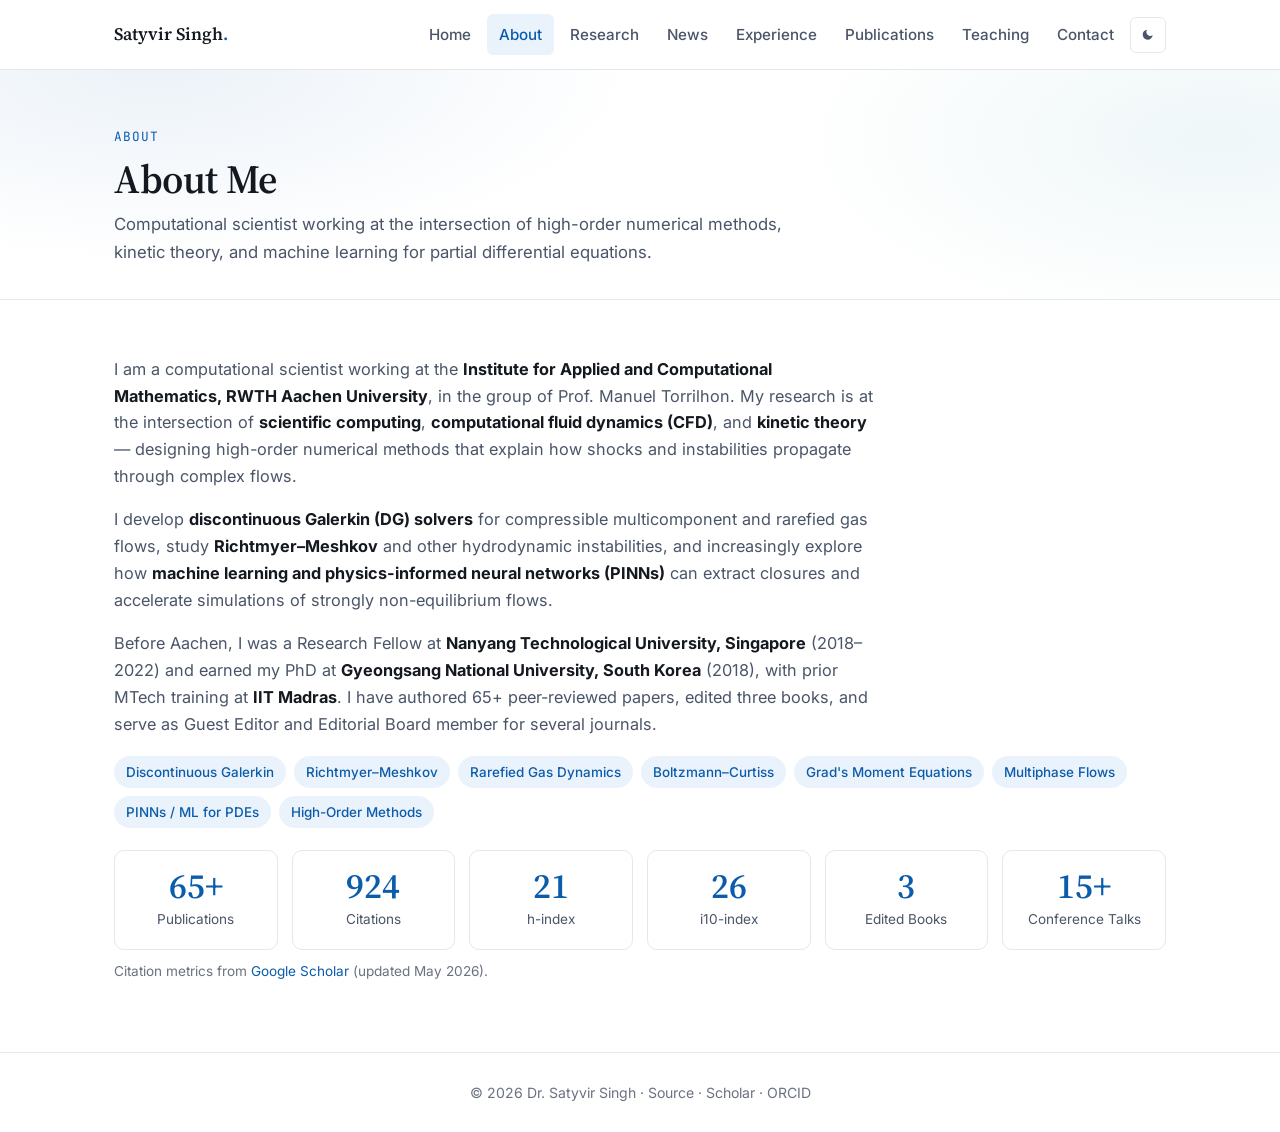
==== about.html @ 112c0327 "Convert site to multi-page structure with shared nav/footer - Add dedicated pages: about, research, " ====
<!DOCTYPE html>
<html lang="en">
<head>
  <meta charset="UTF-8" />
  <meta name="viewport" content="width=device-width, initial-scale=1.0" />
  <title>About · Dr. Satyvir Singh</title>
  <meta name="description" content="About Dr. Satyvir Singh — Scientific Staff at RWTH Aachen University, computational fluid dynamics, kinetic theory, and machine learning for PDEs." />
  <link rel="preconnect" href="https://fonts.googleapis.com" />
  <link rel="preconnect" href="https://fonts.gstatic.com" crossorigin />
  <link href="https://fonts.googleapis.com/css2?family=Inter:wght@400;500;600;700&family=JetBrains+Mono:wght@400;500&family=Source+Serif+4:opsz,wght@8..60,400;8..60,500;8..60,600;8..60,700&display=swap" rel="stylesheet" />
  <link rel="stylesheet" href="assets/styles.css" />
  <link rel="icon" href="data:image/svg+xml,<svg xmlns='http://www.w3.org/2000/svg' viewBox='0 0 100 100'><circle cx='50' cy='50' r='45' fill='%230b5cab'/><text x='50%25' y='55%25' text-anchor='middle' dominant-baseline='middle' fill='white' font-family='Georgia' font-size='52' font-weight='600'>S</text></svg>" />
</head>
<body data-page="about">

<div id="site-nav"></div>

<header class="page-header">
  <div class="container">
    <div class="crumb">About</div>
    <h1>About Me</h1>
    <p class="lede">Computational scientist working at the intersection of high-order numerical methods, kinetic theory, and machine learning for partial differential equations.</p>
  </div>
</header>

<section class="section">
  <div class="container fade-in">
    <div class="prose">
      <p>
        I am a computational scientist working at the
        <strong>Institute for Applied and Computational Mathematics, RWTH Aachen University</strong>,
        in the group of Prof. Manuel Torrilhon. My research is at the intersection of
        <strong>scientific computing</strong>, <strong>computational fluid dynamics (CFD)</strong>, and
        <strong>kinetic theory</strong> — designing high-order numerical methods that explain how shocks
        and instabilities propagate through complex flows.
      </p>
      <p>
        I develop <strong>discontinuous Galerkin (DG) solvers</strong> for compressible multicomponent and
        rarefied gas flows, study <strong>Richtmyer–Meshkov</strong> and other hydrodynamic instabilities,
        and increasingly explore how <strong>machine learning and physics-informed neural networks (PINNs)</strong>
        can extract closures and accelerate simulations of strongly non-equilibrium flows.
      </p>
      <p>
        Before Aachen, I was a Research Fellow at <strong>Nanyang Technological University, Singapore</strong>
        (2018–2022) and earned my PhD at <strong>Gyeongsang National University, South Korea</strong> (2018),
        with prior MTech training at <strong>IIT Madras</strong>. I have authored 65+ peer-reviewed papers,
        edited three books, and serve as Guest Editor and Editorial Board member for several journals.
      </p>
    </div>

    <div class="tags" style="margin-top:18px;">
      <span class="tag">Discontinuous Galerkin</span>
      <span class="tag">Richtmyer–Meshkov</span>
      <span class="tag">Rarefied Gas Dynamics</span>
      <span class="tag">Boltzmann–Curtiss</span>
      <span class="tag">Grad's Moment Equations</span>
      <span class="tag">Multiphase Flows</span>
      <span class="tag">PINNs / ML for PDEs</span>
      <span class="tag">High-Order Methods</span>
    </div>

    <div class="stats">
      <div class="stat"><span class="num">65+</span><span class="label">Publications</span></div>
      <div class="stat"><span class="num">924</span><span class="label">Citations</span></div>
      <div class="stat"><span class="num">21</span><span class="label">h-index</span></div>
      <div class="stat"><span class="num">26</span><span class="label">i10-index</span></div>
      <div class="stat"><span class="num">3</span><span class="label">Edited Books</span></div>
      <div class="stat"><span class="num">15+</span><span class="label">Conference Talks</span></div>
    </div>
    <p style="margin-top:10px;font-size:0.85rem;color:var(--muted);">
      Citation metrics from <a href="https://scholar.google.com/citations?user=sQT89LYAAAAJ&amp;hl=en" target="_blank" rel="noopener">Google Scholar</a>
      (updated May 2026).
    </p>
  </div>
</section>

<div id="site-footer"></div>
<script src="assets/layout.js"></script>
<script src="assets/main.js"></script>
</body>
</html>
---- assets/styles.css ----
/* ===========================
   Dr. Satyvir Singh — Academic Site
   Modern, minimal, scholarly
   =========================== */

:root {
  --bg: #ffffff;
  --bg-soft: #f7f8fa;
  --bg-elev: #ffffff;
  --text: #14181f;
  --text-soft: #4a5568;
  --muted: #6b7280;
  --border: #e5e7eb;
  --accent: #0b5cab;        /* RWTH-inspired deep blue */
  --accent-2: #1a8a99;      /* teal */
  --accent-soft: #eaf2fb;
  --warning: #b45309;
  --shadow: 0 2px 10px rgba(15, 23, 42, 0.05);
  --shadow-lg: 0 8px 28px rgba(15, 23, 42, 0.08);
  --radius: 10px;
  --radius-sm: 6px;
  --maxw: 1100px;
  --serif: "Source Serif 4", "Source Serif Pro", Georgia, "Times New Roman", serif;
  --sans: "Inter", -apple-system, BlinkMacSystemFont, "Segoe UI", Roboto, Helvetica, Arial, sans-serif;
  --mono: "JetBrains Mono", "SF Mono", Menlo, Consolas, monospace;
}

@media (prefers-color-scheme: dark) {
  :root.auto-dark {
    --bg: #0f1419;
    --bg-soft: #161c24;
    --bg-elev: #1a2230;
    --text: #e5e9f0;
    --text-soft: #b6bfcc;
    --muted: #8a94a6;
    --border: #2a3344;
    --accent: #4ea1ff;
    --accent-2: #58c6d4;
    --accent-soft: #1a2a40;
    --shadow: 0 2px 10px rgba(0, 0, 0, 0.4);
    --shadow-lg: 0 8px 28px rgba(0, 0, 0, 0.5);
  }
}

:root.dark {
  --bg: #0f1419;
  --bg-soft: #161c24;
  --bg-elev: #1a2230;
  --text: #e5e9f0;
  --text-soft: #b6bfcc;
  --muted: #8a94a6;
  --border: #2a3344;
  --accent: #4ea1ff;
  --accent-2: #58c6d4;
  --accent-soft: #1a2a40;
  --shadow: 0 2px 10px rgba(0, 0, 0, 0.4);
  --shadow-lg: 0 8px 28px rgba(0, 0, 0, 0.5);
}

* { box-sizing: border-box; }
html { scroll-behavior: smooth; }

body {
  margin: 0;
  font-family: var(--sans);
  color: var(--text);
  background: var(--bg);
  line-height: 1.65;
  -webkit-font-smoothing: antialiased;
  font-size: 16px;
}

a { color: var(--accent); text-decoration: none; }
a:hover { text-decoration: underline; }

h1, h2, h3, h4 {
  font-family: var(--serif);
  font-weight: 600;
  letter-spacing: -0.01em;
  color: var(--text);
  margin: 0 0 0.5em;
  line-height: 1.2;
}

h1 { font-size: clamp(2rem, 4.5vw, 2.8rem); }
h2 { font-size: 1.75rem; }
h3 { font-size: 1.2rem; }

p { margin: 0 0 1em; color: var(--text-soft); }

.container {
  max-width: var(--maxw);
  margin: 0 auto;
  padding: 0 24px;
}

/* ============ NAVBAR ============ */
.nav {
  position: sticky;
  top: 0;
  z-index: 50;
  background: rgba(255, 255, 255, 0.85);
  backdrop-filter: saturate(180%) blur(12px);
  -webkit-backdrop-filter: saturate(180%) blur(12px);
  border-bottom: 1px solid var(--border);
}
:root.dark .nav { background: rgba(15, 20, 25, 0.85); }

.nav-inner {
  max-width: var(--maxw);
  margin: 0 auto;
  padding: 14px 24px;
  display: flex;
  align-items: center;
  justify-content: space-between;
  gap: 16px;
}

.brand {
  font-family: var(--serif);
  font-weight: 600;
  font-size: 1.1rem;
  color: var(--text);
  text-decoration: none;
}
.brand .dot { color: var(--accent); }

.nav-links {
  display: flex;
  gap: 4px;
  align-items: center;
  flex-wrap: wrap;
}
.nav-links a {
  color: var(--text-soft);
  padding: 8px 12px;
  border-radius: var(--radius-sm);
  font-weight: 500;
  font-size: 0.95rem;
  text-decoration: none;
}
.nav-links a:hover {
  color: var(--accent);
  background: var(--accent-soft);
}
.nav-links a.active {
  color: var(--accent);
  background: var(--accent-soft);
}

.theme-btn {
  background: transparent;
  border: 1px solid var(--border);
  border-radius: var(--radius-sm);
  width: 36px;
  height: 36px;
  cursor: pointer;
  color: var(--text-soft);
  display: inline-flex;
  align-items: center;
  justify-content: center;
  transition: all 0.2s;
}
.theme-btn:hover { color: var(--accent); border-color: var(--accent); }

.menu-btn { display: none; background: transparent; border: 0; color: var(--text); font-size: 1.4rem; cursor: pointer; }

@media (max-width: 760px) {
  .menu-btn { display: inline-flex; }
  .nav-links {
    position: absolute;
    top: 64px;
    left: 0;
    right: 0;
    background: var(--bg);
    border-bottom: 1px solid var(--border);
    flex-direction: column;
    align-items: stretch;
    padding: 12px;
    gap: 4px;
    display: none;
  }
  .nav-links.open { display: flex; }
  .nav-links a { padding: 10px 12px; }
}

/* ============ HERO ============ */
.hero {
  position: relative;
  padding: 64px 0 48px;
  overflow: hidden;
}
.hero::before {
  content: "";
  position: absolute;
  inset: 0;
  background:
    radial-gradient(800px 400px at 12% 0%, rgba(11, 92, 171, 0.08), transparent 60%),
    radial-gradient(700px 350px at 95% 30%, rgba(26, 138, 153, 0.07), transparent 60%);
  z-index: -1;
}

.hero-grid {
  display: grid;
  grid-template-columns: 220px 1fr;
  gap: 40px;
  align-items: center;
}
@media (max-width: 760px) {
  .hero-grid { grid-template-columns: 1fr; gap: 24px; text-align: center; }
}

.avatar {
  width: 220px;
  height: 220px;
  border-radius: 50%;
  object-fit: cover;
  display: block;
  background: linear-gradient(135deg, var(--accent), var(--accent-2));
  color: white;
  font-family: var(--serif);
  font-size: 4.5rem;
  font-weight: 600;
  box-shadow: var(--shadow-lg);
  border: 4px solid var(--bg);
  margin: 0 auto;
  letter-spacing: -0.02em;
  outline: 2px solid var(--border);
  outline-offset: -4px;
}

.hero h1 { margin: 0 0 6px; }
.hero .title {
  color: var(--accent);
  font-weight: 600;
  margin: 0 0 4px;
  font-size: 1.05rem;
}
.hero .affiliation {
  color: var(--text-soft);
  margin: 0 0 14px;
  font-size: 1rem;
}

.hero-meta {
  display: flex;
  flex-wrap: wrap;
  gap: 16px;
  margin: 14px 0 18px;
  color: var(--muted);
  font-size: 0.92rem;
}
.hero-meta span { display: inline-flex; align-items: center; gap: 6px; }

.hero-actions {
  display: flex;
  flex-wrap: wrap;
  gap: 10px;
  margin-top: 6px;
}
@media (max-width: 760px) { .hero-actions { justify-content: center; } }

.btn {
  display: inline-flex;
  align-items: center;
  gap: 8px;
  padding: 9px 16px;
  border-radius: var(--radius-sm);
  font-weight: 500;
  font-size: 0.92rem;
  text-decoration: none;
  border: 1px solid var(--border);
  background: var(--bg-elev);
  color: var(--text);
  transition: all 0.2s;
  cursor: pointer;
}
.btn:hover {
  border-color: var(--accent);
  color: var(--accent);
  text-decoration: none;
  transform: translateY(-1px);
}
.btn-primary {
  background: var(--accent);
  color: white;
  border-color: var(--accent);
}
.btn-primary:hover { background: #094a89; color: white; border-color: #094a89; }

/* ============ SECTIONS ============ */
section.section {
  padding: 56px 0;
  border-top: 1px solid var(--border);
}
section.section:first-of-type { border-top: 0; }
.section-alt { background: var(--bg-soft); }

.section-head {
  display: flex;
  justify-content: space-between;
  align-items: baseline;
  flex-wrap: wrap;
  gap: 12px;
  margin-bottom: 24px;
}
.section-head h2 {
  position: relative;
  padding-bottom: 8px;
  margin: 0;
}
.section-head h2::after {
  content: "";
  position: absolute;
  bottom: 0;
  left: 0;
  width: 48px;
  height: 3px;
  background: var(--accent);
  border-radius: 2px;
}
.section-head .more { font-size: 0.92rem; color: var(--accent); font-weight: 500; }

/* ============ ABOUT ============ */
.about p { font-size: 1.02rem; }
.about strong { color: var(--text); }

.tags { display: flex; flex-wrap: wrap; gap: 8px; margin-top: 12px; }
.tag {
  background: var(--accent-soft);
  color: var(--accent);
  padding: 5px 12px;
  border-radius: 999px;
  font-size: 0.84rem;
  font-weight: 500;
}

/* ============ NEWS ============ */
.news-list { list-style: none; padding: 0; margin: 0; }
.news-list li {
  display: grid;
  grid-template-columns: 110px 1fr;
  gap: 16px;
  padding: 14px 0;
  border-bottom: 1px dashed var(--border);
}
.news-list li:last-child { border-bottom: 0; }
.news-date {
  color: var(--accent);
  font-family: var(--mono);
  font-size: 0.85rem;
  font-weight: 600;
  white-space: nowrap;
  padding-top: 2px;
}
.news-text { color: var(--text-soft); }
@media (max-width: 600px) {
  .news-list li { grid-template-columns: 1fr; gap: 4px; }
}

/* ============ RESEARCH GRID ============ */
.research-grid {
  display: grid;
  grid-template-columns: repeat(auto-fit, minmax(260px, 1fr));
  gap: 18px;
}
.research-card {
  background: var(--bg-elev);
  border: 1px solid var(--border);
  border-radius: var(--radius);
  padding: 20px;
  transition: all 0.2s;
  position: relative;
  overflow: hidden;
}
.research-card::before {
  content: "";
  position: absolute;
  top: 0;
  left: 0;
  right: 0;
  height: 3px;
  background: linear-gradient(90deg, var(--accent), var(--accent-2));
}
.research-card:hover {
  transform: translateY(-3px);
  box-shadow: var(--shadow-lg);
  border-color: var(--accent);
}
.research-card .icon {
  width: 40px;
  height: 40px;
  border-radius: 8px;
  background: var(--accent-soft);
  color: var(--accent);
  display: grid;
  place-items: center;
  font-size: 1.3rem;
  margin-bottom: 12px;
}
.research-card h3 { margin: 0 0 8px; font-size: 1.1rem; }
.research-card p { margin: 0; font-size: 0.93rem; color: var(--text-soft); }

/* ============ PUBLICATIONS ============ */
.pub-filters {
  display: flex;
  flex-wrap: wrap;
  gap: 8px;
  margin-bottom: 20px;
}
.pub-filters button {
  background: var(--bg-elev);
  border: 1px solid var(--border);
  color: var(--text-soft);
  padding: 6px 14px;
  border-radius: 999px;
  cursor: pointer;
  font-size: 0.88rem;
  font-weight: 500;
  transition: all 0.15s;
}
.pub-filters button:hover { color: var(--accent); border-color: var(--accent); }
.pub-filters button.active {
  background: var(--accent);
  color: white;
  border-color: var(--accent);
}

.pub-search {
  width: 100%;
  padding: 10px 14px;
  border: 1px solid var(--border);
  border-radius: var(--radius-sm);
  font-size: 0.95rem;
  background: var(--bg-elev);
  color: var(--text);
  margin-bottom: 16px;
  font-family: inherit;
}
.pub-search:focus { outline: none; border-color: var(--accent); box-shadow: 0 0 0 3px var(--accent-soft); }

.pub-year-group { margin-bottom: 28px; }
.pub-year-label {
  font-family: var(--serif);
  font-size: 1.4rem;
  color: var(--accent);
  font-weight: 600;
  margin: 0 0 12px;
  padding-bottom: 6px;
  border-bottom: 2px solid var(--accent-soft);
}

.pub-list { list-style: none; padding: 0; margin: 0; }
.pub-item {
  padding: 14px 0;
  border-bottom: 1px solid var(--border);
  display: grid;
  grid-template-columns: 60px 1fr;
  gap: 14px;
  align-items: start;
}
.pub-item:last-child { border-bottom: 0; }
.pub-num {
  font-family: var(--mono);
  color: var(--muted);
  font-size: 0.82rem;
  padding-top: 3px;
  font-weight: 500;
}
.pub-title {
  font-weight: 600;
  color: var(--text);
  display: block;
  margin-bottom: 3px;
  line-height: 1.4;
}
.pub-authors {
  color: var(--text-soft);
  font-size: 0.92rem;
  margin-bottom: 4px;
}
.pub-authors b { color: var(--text); font-weight: 600; }
.pub-venue {
  font-style: italic;
  color: var(--text-soft);
  font-size: 0.92rem;
}
.pub-badge {
  display: inline-block;
  font-size: 0.72rem;
  padding: 2px 7px;
  border-radius: 4px;
  font-weight: 600;
  text-transform: uppercase;
  letter-spacing: 0.03em;
  margin-left: 6px;
  vertical-align: middle;
}
.badge-journal { background: #e6f4ea; color: #0f7a3f; }
.badge-conference { background: #fff4e0; color: #b45309; }
.badge-book { background: #f0e7ff; color: #6929c4; }
.badge-chapter { background: #e0f2fe; color: #0c5b8c; }
.badge-preprint { background: #fde2e2; color: #c92a2a; }
:root.dark .badge-journal { background: rgba(15, 122, 63, 0.2); color: #6dd49a; }
:root.dark .badge-conference { background: rgba(180, 83, 9, 0.2); color: #f4b565; }
:root.dark .badge-book { background: rgba(105, 41, 196, 0.2); color: #c4a3f7; }
:root.dark .badge-chapter { background: rgba(12, 91, 140, 0.2); color: #74bfe8; }
:root.dark .badge-preprint { background: rgba(201, 42, 42, 0.2); color: #f08585; }

@media (max-width: 600px) {
  .pub-item { grid-template-columns: 1fr; gap: 4px; }
}

/* ============ TIMELINE ============ */
.timeline {
  position: relative;
  padding-left: 28px;
  list-style: none;
  margin: 0;
}
.timeline::before {
  content: "";
  position: absolute;
  left: 8px;
  top: 6px;
  bottom: 6px;
  width: 2px;
  background: var(--border);
}
.timeline li {
  position: relative;
  padding: 0 0 22px 0;
}
.timeline li::before {
  content: "";
  position: absolute;
  left: -24px;
  top: 8px;
  width: 12px;
  height: 12px;
  border-radius: 50%;
  background: var(--accent);
  border: 2px solid var(--bg);
  box-shadow: 0 0 0 2px var(--accent);
}
.timeline .when {
  font-family: var(--mono);
  color: var(--muted);
  font-size: 0.83rem;
  margin-bottom: 2px;
  font-weight: 500;
}
.timeline .what {
  font-weight: 600;
  color: var(--text);
  margin: 0 0 2px;
}
.timeline .where { color: var(--text-soft); font-size: 0.94rem; }

/* ============ TWO-COL ============ */
.two-col {
  display: grid;
  grid-template-columns: 1fr 1fr;
  gap: 36px;
}
@media (max-width: 760px) { .two-col { grid-template-columns: 1fr; gap: 24px; } }

/* ============ AWARDS ============ */
.award-list { list-style: none; padding: 0; margin: 0; }
.award-list li {
  padding: 10px 0;
  padding-left: 26px;
  position: relative;
  color: var(--text-soft);
  border-bottom: 1px dashed var(--border);
}
.award-list li:last-child { border-bottom: 0; }
.award-list li::before {
  content: "★";
  position: absolute;
  left: 0;
  top: 10px;
  color: var(--accent);
}

/* ============ TEACHING/STUDENTS ============ */
.cards {
  display: grid;
  grid-template-columns: repeat(auto-fit, minmax(220px, 1fr));
  gap: 14px;
}
.card-mini {
  background: var(--bg-elev);
  border: 1px solid var(--border);
  border-radius: var(--radius-sm);
  padding: 14px 16px;
}
.card-mini .role { color: var(--accent); font-size: 0.82rem; font-weight: 600; text-transform: uppercase; letter-spacing: 0.04em; }
.card-mini h4 { margin: 4px 0 2px; font-family: var(--sans); font-size: 1rem; }
.card-mini p { margin: 0; font-size: 0.88rem; }

/* ============ STATS ============ */
.stats {
  display: grid;
  grid-template-columns: repeat(auto-fit, minmax(140px, 1fr));
  gap: 14px;
  margin: 22px 0 0;
}
.stat {
  background: var(--bg-elev);
  border: 1px solid var(--border);
  border-radius: var(--radius);
  padding: 18px 14px;
  text-align: center;
}
.stat .num {
  font-family: var(--serif);
  font-size: 2.2rem;
  font-weight: 600;
  color: var(--accent);
  line-height: 1;
  display: block;
}
.stat .label { font-size: 0.85rem; color: var(--text-soft); margin-top: 6px; }

/* ============ CONTACT ============ */
.contact-grid {
  display: grid;
  grid-template-columns: repeat(auto-fit, minmax(260px, 1fr));
  gap: 18px;
}
.contact-card {
  background: var(--bg-elev);
  border: 1px solid var(--border);
  border-radius: var(--radius);
  padding: 22px;
  display: flex;
  align-items: flex-start;
  gap: 14px;
}
.contact-card .ico {
  width: 40px;
  height: 40px;
  border-radius: 8px;
  background: var(--accent-soft);
  color: var(--accent);
  display: grid;
  place-items: center;
  font-size: 1.2rem;
  flex-shrink: 0;
}
.contact-card .label { font-size: 0.78rem; color: var(--muted); text-transform: uppercase; font-weight: 600; letter-spacing: 0.04em; }
.contact-card .value { color: var(--text); font-size: 0.96rem; word-break: break-word; }
.contact-card a { color: var(--text); }
.contact-card a:hover { color: var(--accent); }

/* ============ FOOTER ============ */
footer {
  border-top: 1px solid var(--border);
  padding: 28px 0;
  color: var(--muted);
  font-size: 0.88rem;
  text-align: center;
}
footer a { color: var(--muted); }
footer a:hover { color: var(--accent); }

/* ============ ANIM ============ */
.fade-in {
  opacity: 0;
  transform: translateY(8px);
  transition: opacity 0.6s ease, transform 0.6s ease;
}
.fade-in.visible { opacity: 1; transform: none; }

/* ============ PAGE HEADER (subpages) ============ */
.page-header {
  padding: 56px 0 32px;
  background:
    radial-gradient(800px 320px at 12% 0%, rgba(11, 92, 171, 0.08), transparent 60%),
    radial-gradient(700px 320px at 95% 30%, rgba(26, 138, 153, 0.07), transparent 60%);
  border-bottom: 1px solid var(--border);
}
.page-header .crumb {
  font-family: var(--mono);
  font-size: 0.8rem;
  color: var(--accent);
  text-transform: uppercase;
  letter-spacing: 0.08em;
  margin-bottom: 8px;
}
.page-header h1 {
  font-size: clamp(1.8rem, 3.5vw, 2.5rem);
  margin: 0 0 8px;
}
.page-header p.lede {
  font-size: 1.05rem;
  color: var(--text-soft);
  max-width: 720px;
  margin: 0;
}

/* ============ UTIL ============ */
.icon-svg { width: 1em; height: 1em; vertical-align: -0.12em; fill: currentColor; }
.prose { max-width: 760px; }
.prose p { font-size: 1.02rem; }
.prose strong { color: var(--text); }
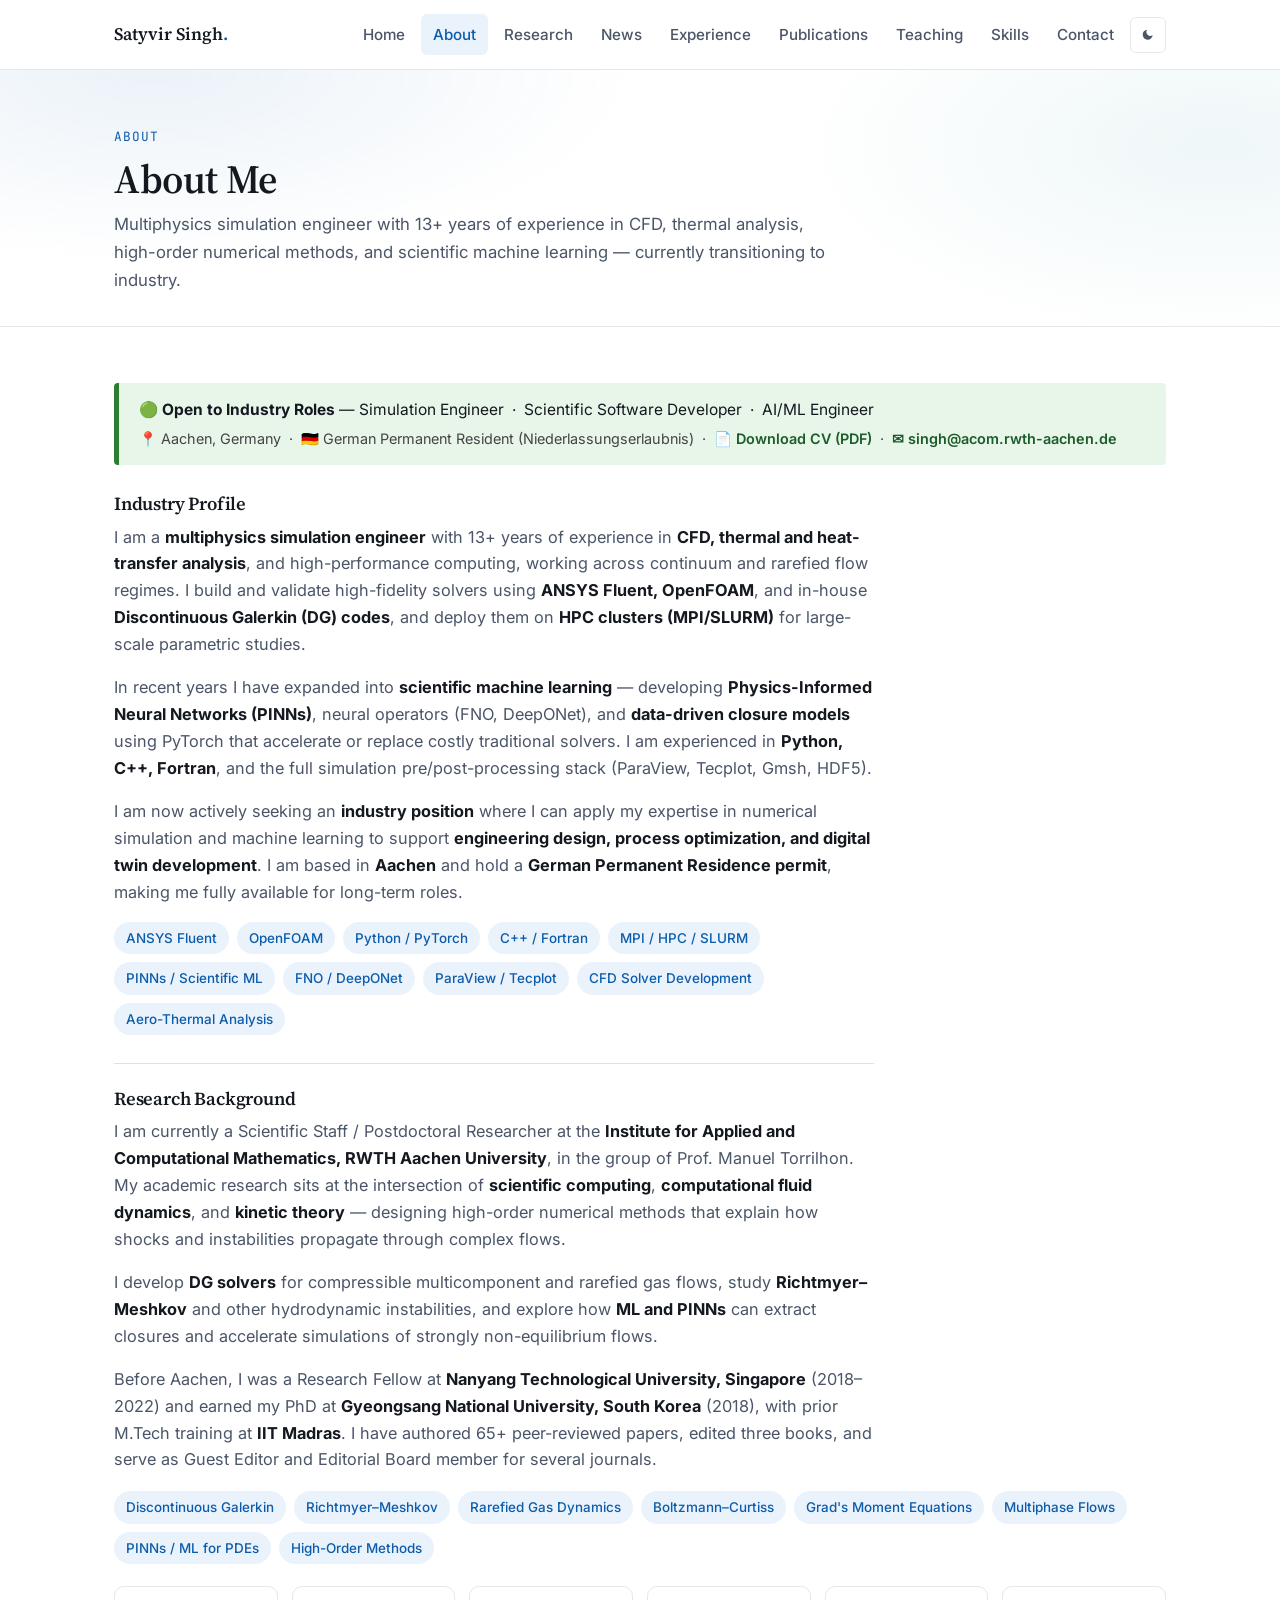
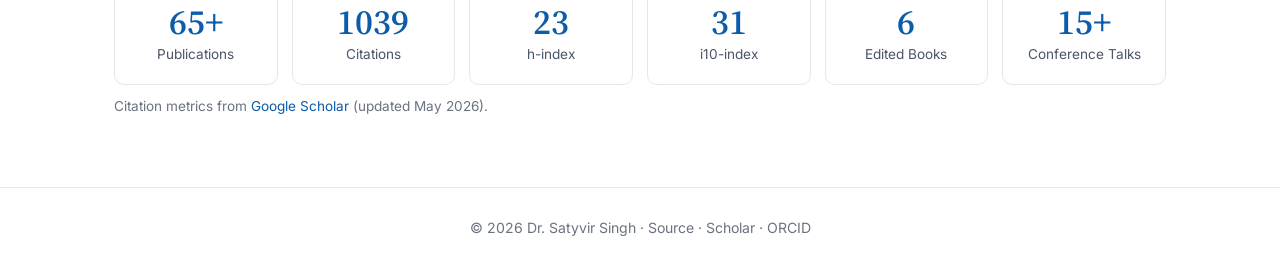
==== commit 598b6def: "Updated About" ====
--- a/about.html
+++ b/about.html
@@ -3,8 +3,8 @@
 <head>
   <meta charset="UTF-8" />
   <meta name="viewport" content="width=device-width, initial-scale=1.0" />
-  <title>About · Dr. Satyvir Singh</title>
-  <meta name="description" content="About Dr. Satyvir Singh — Scientific Staff at RWTH Aachen University, computational fluid dynamics, kinetic theory, and machine learning for PDEs." />
+  <title>About · Dr. Satyvir Singh — Simulation Engineer | CFD & Scientific ML</title>
+  <meta name="description" content="Dr. Satyvir Singh — Multiphysics Simulation Engineer at RWTH Aachen University. 13+ years in CFD, thermal analysis, high-order numerical methods, and scientific ML. Open to industry roles in Aachen/Germany." />
   <link rel="preconnect" href="https://fonts.googleapis.com" />
   <link rel="preconnect" href="https://fonts.gstatic.com" crossorigin />
   <link href="https://fonts.googleapis.com/css2?family=Inter:wght@400;500;600;700&family=JetBrains+Mono:wght@400;500&family=Source+Serif+4:opsz,wght@8..60,400;8..60,500;8..60,600;8..60,700&display=swap" rel="stylesheet" />
@@ -19,35 +19,94 @@
   <div class="container">
     <div class="crumb">About</div>
     <h1>About Me</h1>
-    <p class="lede">Computational scientist working at the intersection of high-order numerical methods, kinetic theory, and machine learning for partial differential equations.</p>
+    <p class="lede">Multiphysics simulation engineer with 13+ years of experience in CFD, thermal analysis, high-order numerical methods, and scientific machine learning — currently transitioning to industry.</p>
   </div>
 </header>
 
 <section class="section">
   <div class="container fade-in">
+
+    <!-- ========== OPEN TO WORK BANNER ========== -->
+    <div style="background-color:#e8f5e9; border-left:5px solid #2e7d32; padding:14px 20px; border-radius:4px; margin-bottom:28px; font-family:Inter,sans-serif; font-size:0.97rem;">
+      🟢 <strong>Open to Industry Roles</strong> — Simulation Engineer &nbsp;·&nbsp; Scientific Software Developer &nbsp;·&nbsp; AI/ML Engineer<br />
+      <span style="font-size:0.9rem; color:#444; margin-top:4px; display:inline-block;">
+        📍 Aachen, Germany &nbsp;·&nbsp;
+        🇩🇪 German Permanent Resident (Niederlassungserlaubnis) &nbsp;·&nbsp;
+        <a href="CV_Satyvir_Singh.pdf" target="_blank" style="color:#1a5c2a; font-weight:600;">📄 Download CV (PDF)</a> &nbsp;·&nbsp;
+        <a href="mailto:singh@acom.rwth-aachen.de" style="color:#1a5c2a; font-weight:600;">✉ singh@acom.rwth-aachen.de</a>
+      </span>
+    </div>
+
     <div class="prose">
+
+      <!-- INDUSTRY BIO -->
+      <h2 style="font-size:1.15rem; margin-bottom:8px;">Industry Profile</h2>
       <p>
-        I am a computational scientist working at the
-        <strong>Institute for Applied and Computational Mathematics, RWTH Aachen University</strong>,
-        in the group of Prof. Manuel Torrilhon. My research is at the intersection of
-        <strong>scientific computing</strong>, <strong>computational fluid dynamics (CFD)</strong>, and
-        <strong>kinetic theory</strong> — designing high-order numerical methods that explain how shocks
-        and instabilities propagate through complex flows.
+        I am a <strong>multiphysics simulation engineer</strong> with 13+ years of experience in
+        <strong>CFD, thermal and heat-transfer analysis</strong>, and high-performance computing,
+        working across continuum and rarefied flow regimes. I build and validate high-fidelity
+        solvers using <strong>ANSYS Fluent, OpenFOAM</strong>, and in-house
+        <strong>Discontinuous Galerkin (DG) codes</strong>, and deploy them on
+        <strong>HPC clusters (MPI/SLURM)</strong> for large-scale parametric studies.
       </p>
       <p>
-        I develop <strong>discontinuous Galerkin (DG) solvers</strong> for compressible multicomponent and
-        rarefied gas flows, study <strong>Richtmyer–Meshkov</strong> and other hydrodynamic instabilities,
-        and increasingly explore how <strong>machine learning and physics-informed neural networks (PINNs)</strong>
-        can extract closures and accelerate simulations of strongly non-equilibrium flows.
+        In recent years I have expanded into <strong>scientific machine learning</strong> —
+        developing <strong>Physics-Informed Neural Networks (PINNs)</strong>, neural operators
+        (FNO, DeepONet), and <strong>data-driven closure models</strong> using PyTorch that
+        accelerate or replace costly traditional solvers. I am experienced in
+        <strong>Python, C++, Fortran</strong>, and the full simulation pre/post-processing stack
+        (ParaView, Tecplot, Gmsh, HDF5).
+      </p>
+      <p>
+        I am now actively seeking an <strong>industry position</strong> where I can apply my
+        expertise in numerical simulation and machine learning to support
+        <strong>engineering design, process optimization, and digital twin development</strong>.
+        I am based in <strong>Aachen</strong> and hold a
+        <strong>German Permanent Residence permit</strong>, making me fully available for
+        long-term roles.
+      </p>
+
+      <!-- INDUSTRY SKILLS TAGS -->
+      <div class="tags" style="margin-top:12px; margin-bottom:28px;">
+        <span class="tag">ANSYS Fluent</span>
+        <span class="tag">OpenFOAM</span>
+        <span class="tag">Python / PyTorch</span>
+        <span class="tag">C++ / Fortran</span>
+        <span class="tag">MPI / HPC / SLURM</span>
+        <span class="tag">PINNs / Scientific ML</span>
+        <span class="tag">FNO / DeepONet</span>
+        <span class="tag">ParaView / Tecplot</span>
+        <span class="tag">CFD Solver Development</span>
+        <span class="tag">Aero-Thermal Analysis</span>
+      </div>
+
+      <hr style="border:none; border-top:1px solid #e0e0e0; margin:24px 0;" />
+
+      <!-- ACADEMIC BIO -->
+      <h2 style="font-size:1.15rem; margin-bottom:8px;">Research Background</h2>
+      <p>
+        I am currently a Scientific Staff / Postdoctoral Researcher at the
+        <strong>Institute for Applied and Computational Mathematics, RWTH Aachen University</strong>,
+        in the group of Prof. Manuel Torrilhon. My academic research sits at the intersection of
+        <strong>scientific computing</strong>, <strong>computational fluid dynamics</strong>, and
+        <strong>kinetic theory</strong> — designing high-order numerical methods that explain how
+        shocks and instabilities propagate through complex flows.
+      </p>
+      <p>
+        I develop <strong>DG solvers</strong> for compressible multicomponent and rarefied gas flows,
+        study <strong>Richtmyer–Meshkov</strong> and other hydrodynamic instabilities, and explore
+        how <strong>ML and PINNs</strong> can extract closures and accelerate simulations of strongly
+        non-equilibrium flows.
       </p>
       <p>
         Before Aachen, I was a Research Fellow at <strong>Nanyang Technological University, Singapore</strong>
         (2018–2022) and earned my PhD at <strong>Gyeongsang National University, South Korea</strong> (2018),
-        with prior MTech training at <strong>IIT Madras</strong>. I have authored 65+ peer-reviewed papers,
+        with prior M.Tech training at <strong>IIT Madras</strong>. I have authored 65+ peer-reviewed papers,
         edited three books, and serve as Guest Editor and Editorial Board member for several journals.
       </p>
     </div>
 
+    <!-- RESEARCH TAGS -->
     <div class="tags" style="margin-top:18px;">
       <span class="tag">Discontinuous Galerkin</span>
       <span class="tag">Richtmyer–Meshkov</span>
@@ -59,18 +118,21 @@
       <span class="tag">High-Order Methods</span>
     </div>
 
+    <!-- CITATION METRICS -->
     <div class="stats">
       <div class="stat"><span class="num">65+</span><span class="label">Publications</span></div>
-      <div class="stat"><span class="num">924</span><span class="label">Citations</span></div>
-      <div class="stat"><span class="num">21</span><span class="label">h-index</span></div>
-      <div class="stat"><span class="num">26</span><span class="label">i10-index</span></div>
-      <div class="stat"><span class="num">3</span><span class="label">Edited Books</span></div>
+      <div class="stat"><span class="num">1039</span><span class="label">Citations</span></div>
+      <div class="stat"><span class="num">23</span><span class="label">h-index</span></div>
+      <div class="stat"><span class="num">31</span><span class="label">i10-index</span></div>
+      <div class="stat"><span class="num">6</span><span class="label">Edited Books</span></div>
       <div class="stat"><span class="num">15+</span><span class="label">Conference Talks</span></div>
     </div>
-    <p style="margin-top:10px;font-size:0.85rem;color:var(--muted);">
-      Citation metrics from <a href="https://scholar.google.com/citations?user=sQT89LYAAAAJ&amp;hl=en" target="_blank" rel="noopener">Google Scholar</a>
+    <p style="margin-top:10px; font-size:0.85rem; color:var(--muted);">
+      Citation metrics from
+      <a href="https://scholar.google.com/citations?user=sQT89LYAAAAJ&amp;hl=en" target="_blank" rel="noopener">Google Scholar</a>
       (updated May 2026).
     </p>
+
   </div>
 </section>
 
@@ -78,4 +140,4 @@
 <script src="assets/layout.js"></script>
 <script src="assets/main.js"></script>
 </body>
-</html>
+</html>
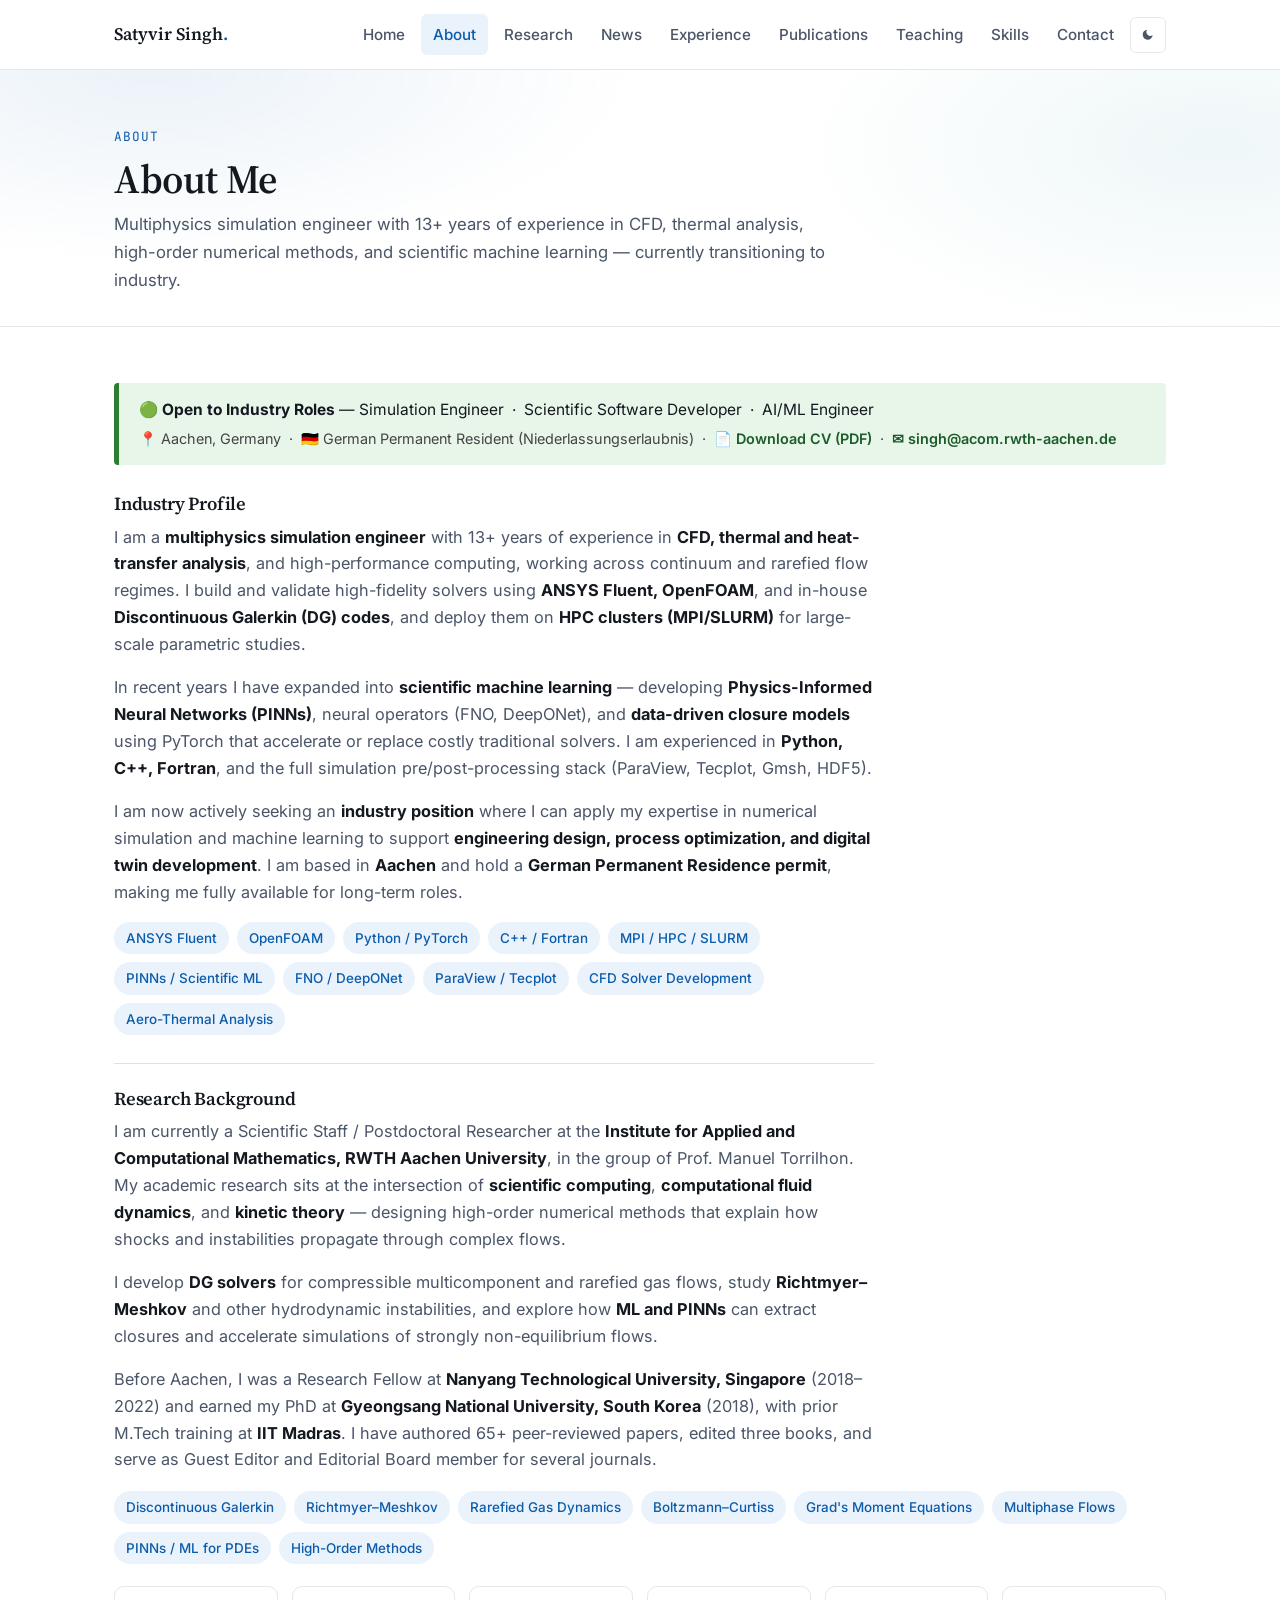
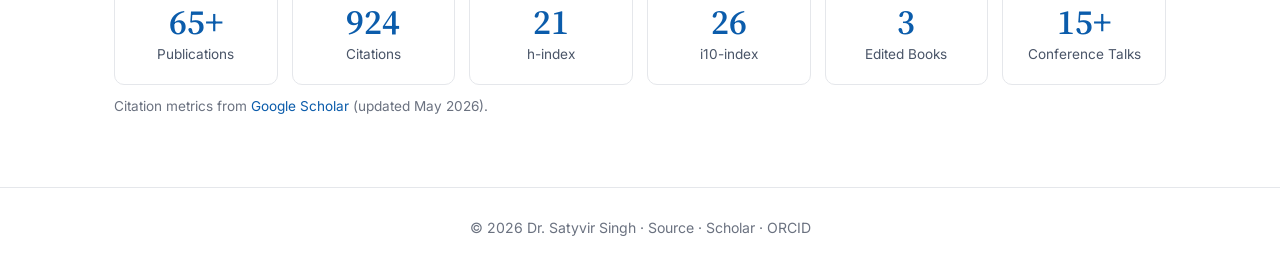
==== commit 1ba9149f: "Updated about" ====
--- a/about.html
+++ b/about.html
@@ -121,10 +121,10 @@
     <!-- CITATION METRICS -->
     <div class="stats">
       <div class="stat"><span class="num">65+</span><span class="label">Publications</span></div>
-      <div class="stat"><span class="num">1039</span><span class="label">Citations</span></div>
-      <div class="stat"><span class="num">23</span><span class="label">h-index</span></div>
-      <div class="stat"><span class="num">31</span><span class="label">i10-index</span></div>
-      <div class="stat"><span class="num">6</span><span class="label">Edited Books</span></div>
+      <div class="stat"><span class="num">924</span><span class="label">Citations</span></div>
+      <div class="stat"><span class="num">21</span><span class="label">h-index</span></div>
+      <div class="stat"><span class="num">26</span><span class="label">i10-index</span></div>
+      <div class="stat"><span class="num">3</span><span class="label">Edited Books</span></div>
       <div class="stat"><span class="num">15+</span><span class="label">Conference Talks</span></div>
     </div>
     <p style="margin-top:10px; font-size:0.85rem; color:var(--muted);">
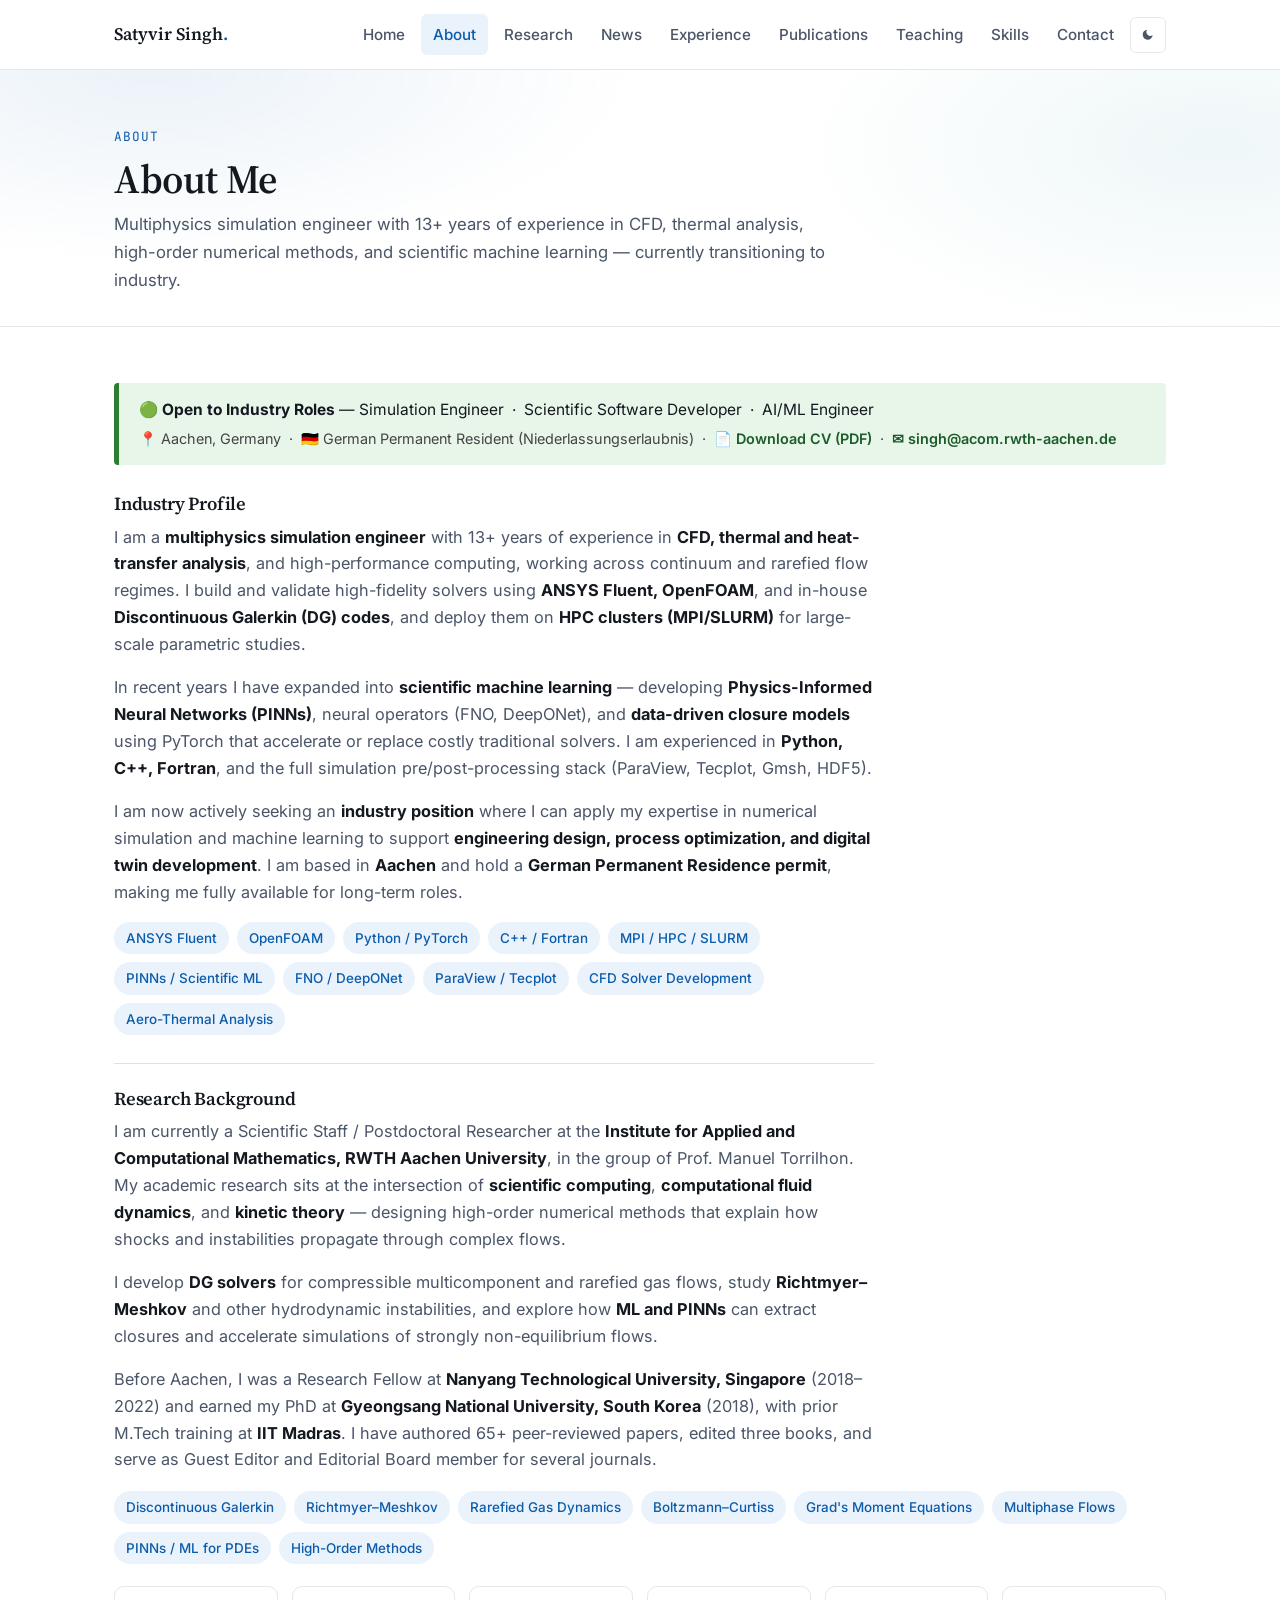
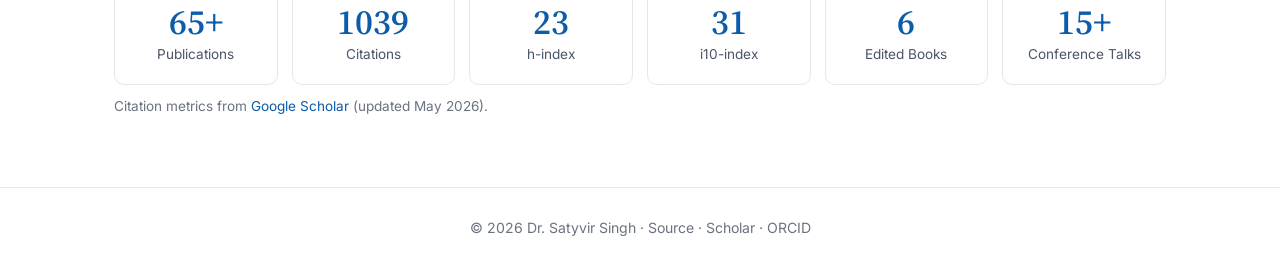
==== commit e221eb28: "Update about" ====
--- a/about.html
+++ b/about.html
@@ -121,10 +121,10 @@
     <!-- CITATION METRICS -->
     <div class="stats">
       <div class="stat"><span class="num">65+</span><span class="label">Publications</span></div>
-      <div class="stat"><span class="num">924</span><span class="label">Citations</span></div>
-      <div class="stat"><span class="num">21</span><span class="label">h-index</span></div>
-      <div class="stat"><span class="num">26</span><span class="label">i10-index</span></div>
-      <div class="stat"><span class="num">3</span><span class="label">Edited Books</span></div>
+      <div class="stat"><span class="num">1039</span><span class="label">Citations</span></div>
+      <div class="stat"><span class="num">23</span><span class="label">h-index</span></div>
+      <div class="stat"><span class="num">31</span><span class="label">i10-index</span></div>
+      <div class="stat"><span class="num">6</span><span class="label">Edited Books</span></div>
       <div class="stat"><span class="num">15+</span><span class="label">Conference Talks</span></div>
     </div>
     <p style="margin-top:10px; font-size:0.85rem; color:var(--muted);">
